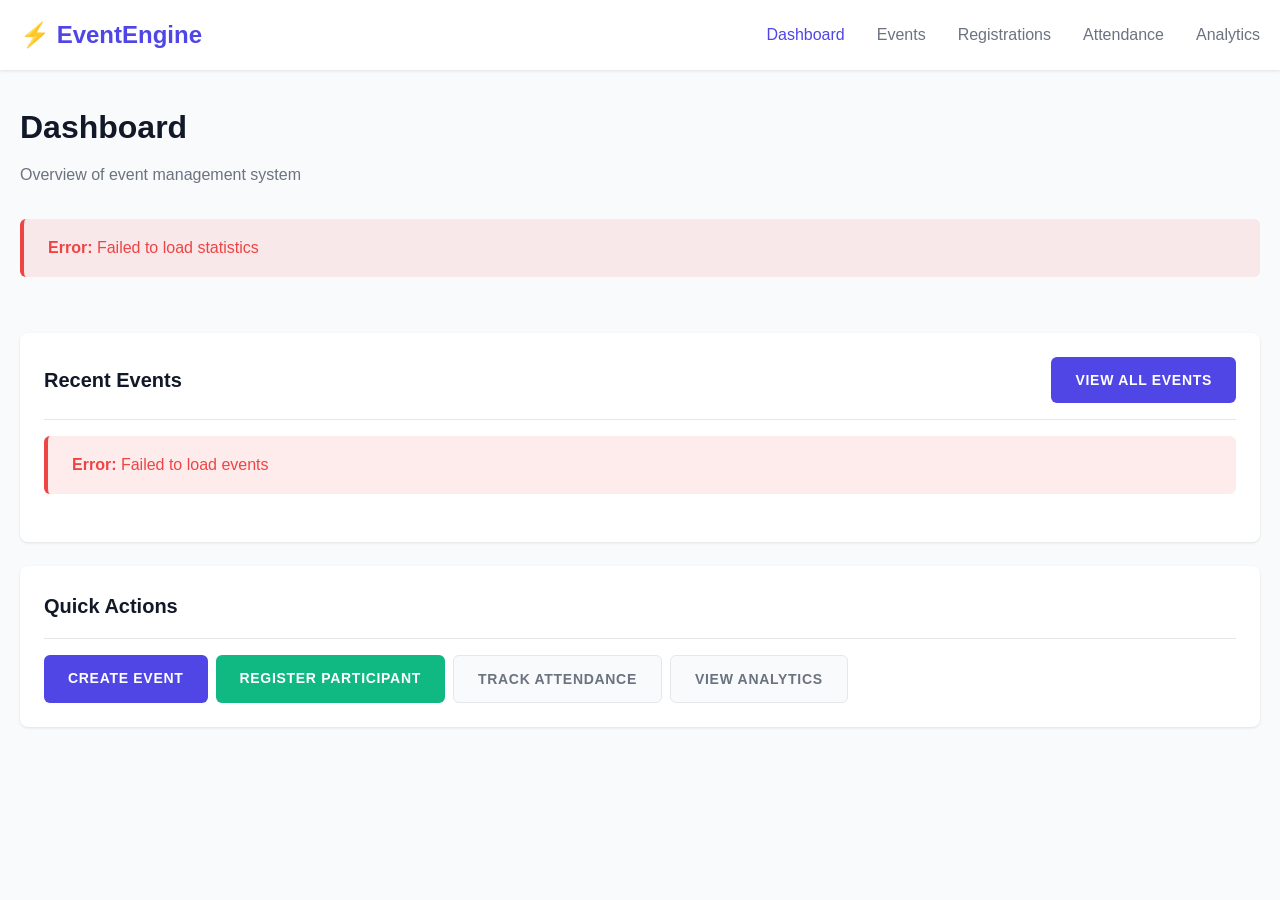
==== frontend/index.html @ 88d35588 "Initial commit: Event Lifecycle Agent" ====
<!DOCTYPE html>
<html lang="en">
<head>
    <meta charset="UTF-8">
    <meta name="viewport" content="width=device-width, initial-scale=1.0">
    <title>EventEngine - Dashboard</title>
    <link rel="stylesheet" href="/frontend/css/styles.css">
</head>
<body>
    <!-- Header -->
    <header class="header">
        <div class="container">
            <div class="header-content">
                <div class="logo">⚡ EventEngine</div>
                <nav class="nav">
                    <ul>
                        <li><a href="/frontend/index.html" class="active">Dashboard</a></li>
                        <li><a href="/frontend/events.html">Events</a></li>
                        <li><a href="/frontend/registrations.html">Registrations</a></li>
                        <li><a href="/frontend/attendance.html">Attendance</a></li>
                        <li><a href="/frontend/analytics.html">Analytics</a></li>
                    </ul>
                </nav>
            </div>
        </div>
    </header>

    <!-- Main Content -->
    <main class="main-content">
        <div class="container">
            <!-- Page Header -->
            <div class="page-header">
                <h1 class="page-title">Dashboard</h1>
                <p class="page-subtitle">Overview of event management system</p>
            </div>

            <!-- Stats Grid -->
            <div class="stats-grid" id="statsGrid">
                <div class="stat-card">
                    <div class="stat-label">Total Events</div>
                    <div class="stat-value" id="totalEvents">-</div>
                </div>
                <div class="stat-card success">
                    <div class="stat-label">Total Participants</div>
                    <div class="stat-value" id="totalParticipants">-</div>
                </div>
                <div class="stat-card warning">
                    <div class="stat-label">Attendance Rate</div>
                    <div class="stat-value" id="attendanceRate">-</div>
                </div>
                <div class="stat-card">
                    <div class="stat-label">Avg Engagement</div>
                    <div class="stat-value" id="avgEngagement">-</div>
                </div>
            </div>

            <!-- Recent Events -->
            <div class="card">
                <div class="card-header">
                    <h2 class="card-title">Recent Events</h2>
                    <a href="/frontend/events.html" class="btn btn-primary">View All Events</a>
                </div>
                <div class="card-body">
                    <div id="recentEvents">
                        <div class="loading">
                            <div class="spinner"></div>
                            <p>Loading events...</p>
                        </div>
                    </div>
                </div>
            </div>

            <!-- Quick Actions -->
            <div class="card">
                <div class="card-header">
                    <h2 class="card-title">Quick Actions</h2>
                </div>
                <div class="card-body">
                    <div class="btn-group">
                        <a href="/frontend/events.html#create" class="btn btn-primary">Create Event</a>
                        <a href="/frontend/registrations.html" class="btn btn-success">Register Participant</a>
                        <a href="/frontend/attendance.html" class="btn btn-secondary">Track Attendance</a>
                        <a href="/frontend/analytics.html" class="btn btn-secondary">View Analytics</a>
                    </div>
                </div>
            </div>
        </div>
    </main>

    <!-- Scripts -->
    <script src="/frontend/js/api.js"></script>
    <script>
        // Load dashboard data on page load
        document.addEventListener('DOMContentLoaded', async () => {
            await loadDashboardStats();
            await loadRecentEvents();
        });

        // Load dashboard statistics
        async function loadDashboardStats() {
            try {
                const response = await AnalyticsAPI.getDashboard(10);
                const dashboard = response.dashboard;

                document.getElementById('totalEvents').textContent = dashboard.total_events;
                document.getElementById('totalParticipants').textContent = dashboard.total_participants;
                document.getElementById('attendanceRate').textContent = `${dashboard.overall_attendance_rate}%`;
                document.getElementById('avgEngagement').textContent = dashboard.average_engagement.toFixed(1);
            } catch (error) {
                console.error('Failed to load dashboard stats:', error);
                Utils.showError('statsGrid', 'Failed to load statistics');
            }
        }

        // Load recent events
        async function loadRecentEvents() {
            try {
                const response = await EventsAPI.getAll(0, 5);
                const events = response.events;

                const container = document.getElementById('recentEvents');

                if (events.length === 0) {
                    container.innerHTML = '<p class="text-center">No events found. Create your first event!</p>';
                    return;
                }

                let html = '<div class="table-container"><table class="table"><thead><tr>';
                html += '<th>Event Name</th>';
                html += '<th>Type</th>';
                html += '<th>State</th>';
                html += '<th>Start Time</th>';
                html += '<th>Registered</th>';
                html += '<th>Actions</th>';
                html += '</tr></thead><tbody>';

                events.forEach(event => {
                    html += `<tr>`;
                    html += `<td><strong>${event.name}</strong></td>`;
                    html += `<td><span class="badge badge-info">${Utils.getEventTypeBadge(event.event_type)}</span></td>`;
                    html += `<td><span class="badge ${Utils.getStateBadgeClass(event.state)}">${event.state}</span></td>`;
                    html += `<td>${Utils.formatDateTime(event.start_time)}</td>`;
                    html += `<td>${event.stats.total_registered} / ${event.max_participants}</td>`;
                    html += `<td><a href="/frontend/events.html?id=${event.id}" class="btn btn-secondary" style="padding: 0.5rem 1rem;">View</a></td>`;
                    html += `</tr>`;
                });

                html += '</tbody></table></div>';
                container.innerHTML = html;
            } catch (error) {
                console.error('Failed to load recent events:', error);
                Utils.showError('recentEvents', 'Failed to load events');
            }
        }
    </script>
</body>
</html>
---- frontend/css/styles.css ----
/**
 * EventEngine Dashboard - Main Stylesheet
 * Modern, responsive design with clean UI
 */

/* ===== CSS VARIABLES ===== */
:root {
    --primary-color: #4F46E5;
    --primary-dark: #4338CA;
    --primary-light: #818CF8;
    --secondary-color: #10B981;
    --danger-color: #EF4444;
    --warning-color: #F59E0B;
    --info-color: #3B82F6;
    --bg-color: #F9FAFB;
    --card-bg: #FFFFFF;
    --text-primary: #111827;
    --text-secondary: #6B7280;
    --border-color: #E5E7EB;
    --shadow: 0 1px 3px rgba(0, 0, 0, 0.1);
    --shadow-lg: 0 10px 15px -3px rgba(0, 0, 0, 0.1);
}

/* ===== RESET & BASE ===== */
* {
    margin: 0;
    padding: 0;
    box-sizing: border-box;
}

body {
    font-family: 'Inter', 'Segoe UI', Tahoma, Geneva, Verdana, sans-serif;
    background-color: var(--bg-color);
    color: var(--text-primary);
    line-height: 1.6;
}

a {
    text-decoration: none;
    color: inherit;
}

/* ===== LAYOUT ===== */
.container {
    max-width: 1400px;
    margin: 0 auto;
    padding: 0 20px;
}

/* ===== HEADER ===== */
.header {
    background: var(--card-bg);
    box-shadow: var(--shadow);
    position: sticky;
    top: 0;
    z-index: 1000;
}

.header-content {
    display: flex;
    justify-content: space-between;
    align-items: center;
    padding: 1rem 0;
}

.logo {
    font-size: 1.5rem;
    font-weight: 700;
    color: var(--primary-color);
}

.nav ul {
    display: flex;
    list-style: none;
    gap: 2rem;
}

.nav a {
    color: var(--text-secondary);
    font-weight: 500;
    transition: color 0.2s;
}

.nav a:hover,
.nav a.active {
    color: var(--primary-color);
}

/* ===== MAIN CONTENT ===== */
.main-content {
    padding: 2rem 0;
}

.page-header {
    margin-bottom: 2rem;
}

.page-title {
    font-size: 2rem;
    font-weight: 700;
    margin-bottom: 0.5rem;
}

.page-subtitle {
    color: var(--text-secondary);
}

/* ===== CARDS ===== */
.card {
    background: var(--card-bg);
    border-radius: 8px;
    padding: 1.5rem;
    box-shadow: var(--shadow);
    margin-bottom: 1.5rem;
}

.card-header {
    display: flex;
    justify-content: space-between;
    align-items: center;
    margin-bottom: 1rem;
    padding-bottom: 1rem;
    border-bottom: 1px solid var(--border-color);
}

.card-title {
    font-size: 1.25rem;
    font-weight: 600;
}

.card-body {
    color: var(--text-secondary);
}

/* ===== STATS GRID ===== */
.stats-grid {
    display: grid;
    grid-template-columns: repeat(auto-fit, minmax(250px, 1fr));
    gap: 1.5rem;
    margin-bottom: 2rem;
}

.stat-card {
    background: var(--card-bg);
    border-radius: 8px;
    padding: 1.5rem;
    box-shadow: var(--shadow);
    border-left: 4px solid var(--primary-color);
}

.stat-card.success {
    border-left-color: var(--secondary-color);
}

.stat-card.warning {
    border-left-color: var(--warning-color);
}

.stat-card.danger {
    border-left-color: var(--danger-color);
}

.stat-label {
    font-size: 0.875rem;
    color: var(--text-secondary);
    text-transform: uppercase;
    letter-spacing: 0.05em;
    margin-bottom: 0.5rem;
}

.stat-value {
    font-size: 2rem;
    font-weight: 700;
    color: var(--text-primary);
}

.stat-change {
    font-size: 0.875rem;
    margin-top: 0.5rem;
}

.stat-change.positive {
    color: var(--secondary-color);
}

.stat-change.negative {
    color: var(--danger-color);
}

/* ===== BUTTONS ===== */
.btn {
    display: inline-block;
    padding: 0.75rem 1.5rem;
    font-size: 0.875rem;
    font-weight: 600;
    text-align: center;
    border: none;
    border-radius: 6px;
    cursor: pointer;
    transition: all 0.2s;
    text-transform: uppercase;
    letter-spacing: 0.05em;
}

.btn-primary {
    background: var(--primary-color);
    color: white;
}

.btn-primary:hover {
    background: var(--primary-dark);
    transform: translateY(-1px);
    box-shadow: var(--shadow-lg);
}

.btn-success {
    background: var(--secondary-color);
    color: white;
}

.btn-danger {
    background: var(--danger-color);
    color: white;
}

.btn-secondary {
    background: var(--bg-color);
    color: var(--text-secondary);
    border: 1px solid var(--border-color);
}

.btn:disabled {
    opacity: 0.5;
    cursor: not-allowed;
}

.btn-group {
    display: flex;
    gap: 0.5rem;
}

/* ===== FORMS ===== */
.form-group {
    margin-bottom: 1.5rem;
}

.form-label {
    display: block;
    font-weight: 600;
    margin-bottom: 0.5rem;
    color: var(--text-primary);
}

.form-input,
.form-select,
.form-textarea {
    width: 100%;
    padding: 0.75rem;
    border: 1px solid var(--border-color);
    border-radius: 6px;
    font-size: 1rem;
    font-family: inherit;
    transition: border-color 0.2s;
}

.form-input:focus,
.form-select:focus,
.form-textarea:focus {
    outline: none;
    border-color: var(--primary-color);
    box-shadow: 0 0 0 3px rgba(79, 70, 229, 0.1);
}

.form-textarea {
    resize: vertical;
    min-height: 100px;
}

.form-error {
    color: var(--danger-color);
    font-size: 0.875rem;
    margin-top: 0.25rem;
}

/* ===== TABLES ===== */
.table-container {
    overflow-x: auto;
}

.table {
    width: 100%;
    border-collapse: collapse;
}

.table thead {
    background: var(--bg-color);
}

.table th {
    text-align: left;
    padding: 1rem;
    font-weight: 600;
    color: var(--text-primary);
    border-bottom: 2px solid var(--border-color);
}

.table td {
    padding: 1rem;
    border-bottom: 1px solid var(--border-color);
}

.table tbody tr:hover {
    background: var(--bg-color);
}

/* ===== BADGES ===== */
.badge {
    display: inline-block;
    padding: 0.25rem 0.75rem;
    font-size: 0.75rem;
    font-weight: 600;
    border-radius: 12px;
    text-transform: uppercase;
    letter-spacing: 0.05em;
}

.badge-primary {
    background: rgba(79, 70, 229, 0.1);
    color: var(--primary-color);
}

.badge-success {
    background: rgba(16, 185, 129, 0.1);
    color: var(--secondary-color);
}

.badge-warning {
    background: rgba(245, 158, 11, 0.1);
    color: var(--warning-color);
}

.badge-danger {
    background: rgba(239, 68, 68, 0.1);
    color: var(--danger-color);
}

.badge-info {
    background: rgba(59, 130, 246, 0.1);
    color: var(--info-color);
}

/* ===== EVENT CARDS ===== */
.events-grid {
    display: grid;
    grid-template-columns: repeat(auto-fill, minmax(350px, 1fr));
    gap: 1.5rem;
}

.event-card {
    background: var(--card-bg);
    border-radius: 8px;
    padding: 1.5rem;
    box-shadow: var(--shadow);
    transition: transform 0.2s, box-shadow 0.2s;
    cursor: pointer;
}

.event-card:hover {
    transform: translateY(-2px);
    box-shadow: var(--shadow-lg);
}

.event-header {
    display: flex;
    justify-content: space-between;
    align-items: start;
    margin-bottom: 1rem;
}

.event-title {
    font-size: 1.25rem;
    font-weight: 600;
    margin-bottom: 0.5rem;
}

.event-meta {
    display: flex;
    flex-direction: column;
    gap: 0.5rem;
    margin-bottom: 1rem;
    color: var(--text-secondary);
    font-size: 0.875rem;
}

.event-meta-item {
    display: flex;
    align-items: center;
    gap: 0.5rem;
}

.event-stats {
    display: grid;
    grid-template-columns: repeat(3, 1fr);
    gap: 1rem;
    padding-top: 1rem;
    border-top: 1px solid var(--border-color);
}

.event-stat {
    text-align: center;
}

.event-stat-value {
    font-size: 1.25rem;
    font-weight: 700;
    color: var(--primary-color);
}

.event-stat-label {
    font-size: 0.75rem;
    color: var(--text-secondary);
}

/* ===== MODALS ===== */
.modal-overlay {
    display: none;
    position: fixed;
    top: 0;
    left: 0;
    right: 0;
    bottom: 0;
    background: rgba(0, 0, 0, 0.5);
    z-index: 2000;
    align-items: center;
    justify-content: center;
}

.modal-overlay.active {
    display: flex;
}

.modal {
    background: var(--card-bg);
    border-radius: 8px;
    max-width: 600px;
    width: 90%;
    max-height: 90vh;
    overflow-y: auto;
    box-shadow: var(--shadow-lg);
}

.modal-header {
    padding: 1.5rem;
    border-bottom: 1px solid var(--border-color);
    display: flex;
    justify-content: space-between;
    align-items: center;
}

.modal-title {
    font-size: 1.5rem;
    font-weight: 700;
}

.modal-close {
    background: none;
    border: none;
    font-size: 1.5rem;
    cursor: pointer;
    color: var(--text-secondary);
}

.modal-body {
    padding: 1.5rem;
}

.modal-footer {
    padding: 1.5rem;
    border-top: 1px solid var(--border-color);
    display: flex;
    justify-content: flex-end;
    gap: 1rem;
}

/* ===== LOADING & ALERTS ===== */
.loading {
    text-align: center;
    padding: 2rem;
    color: var(--text-secondary);
}

.spinner {
    border: 3px solid var(--border-color);
    border-top: 3px solid var(--primary-color);
    border-radius: 50%;
    width: 40px;
    height: 40px;
    animation: spin 1s linear infinite;
    margin: 0 auto 1rem;
}

@keyframes spin {
    0% { transform: rotate(0deg); }
    100% { transform: rotate(360deg); }
}

.alert {
    padding: 1rem 1.5rem;
    border-radius: 6px;
    margin-bottom: 1.5rem;
}

.alert-success {
    background: rgba(16, 185, 129, 0.1);
    color: var(--secondary-color);
    border-left: 4px solid var(--secondary-color);
}

.alert-error {
    background: rgba(239, 68, 68, 0.1);
    color: var(--danger-color);
    border-left: 4px solid var(--danger-color);
}

.alert-warning {
    background: rgba(245, 158, 11, 0.1);
    color: var(--warning-color);
    border-left: 4px solid var(--warning-color);
}

.alert-info {
    background: rgba(59, 130, 246, 0.1);
    color: var(--info-color);
    border-left: 4px solid var(--info-color);
}

/* ===== QR CODE ===== */
.qr-code-container {
    text-align: center;
    padding: 2rem;
}

.qr-code-container img {
    max-width: 300px;
    border: 2px solid var(--border-color);
    border-radius: 8px;
    padding: 1rem;
    background: white;
}

/* ===== CHARTS ===== */
.chart-container {
    position: relative;
    height: 400px;
    margin: 2rem 0;
}

/* ===== RESPONSIVE ===== */
@media (max-width: 768px) {
    .nav ul {
        flex-direction: column;
        gap: 1rem;
    }

    .stats-grid {
        grid-template-columns: 1fr;
    }

    .events-grid {
        grid-template-columns: 1fr;
    }

    .table-container {
        overflow-x: scroll;
    }

    .modal {
        width: 95%;
    }
}

/* ===== UTILITY CLASSES ===== */
.text-center { text-align: center; }
.text-right { text-align: right; }
.mt-1 { margin-top: 0.5rem; }
.mt-2 { margin-top: 1rem; }
.mt-3 { margin-top: 1.5rem; }
.mb-1 { margin-bottom: 0.5rem; }
.mb-2 { margin-bottom: 1rem; }
.mb-3 { margin-bottom: 1.5rem; }
.hidden { display: none; }
.flex { display: flex; }
.justify-between { justify-content: space-between; }
.align-center { align-items: center; }
.gap-1 { gap: 0.5rem; }
.gap-2 { gap: 1rem; }
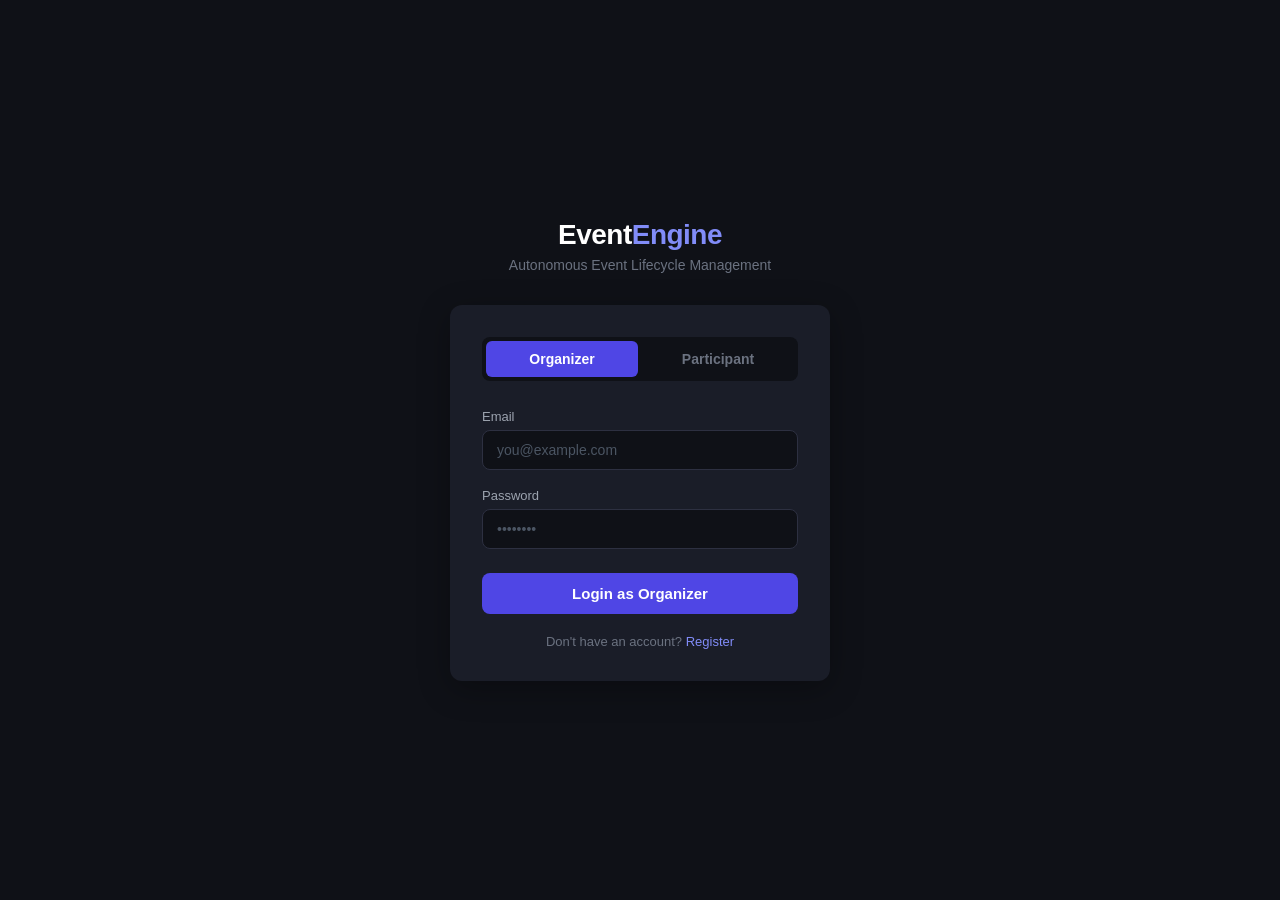
==== commit 8d832bcd: "New Changes: API+ AGENT server added" ====
--- a/frontend/index.html
+++ b/frontend/index.html
@@ -3,155 +3,21 @@
 <head>
     <meta charset="UTF-8">
     <meta name="viewport" content="width=device-width, initial-scale=1.0">
-    <title>EventEngine - Dashboard</title>
-    <link rel="stylesheet" href="/frontend/css/styles.css">
+    <title>EventEngine</title>
+    <script>
+        // Redirect to the appropriate dashboard based on auth state
+        (function() {
+            var token = localStorage.getItem('ee_token');
+            var role = localStorage.getItem('ee_role');
+            if (token && role === 'organizer') {
+                window.location.replace('/frontend/dashboard.html');
+            } else if (token && role === 'participant') {
+                window.location.replace('/frontend/participant.html');
+            } else {
+                window.location.replace('/frontend/login.html');
+            }
+        })();
+    </script>
 </head>
-<body>
-    <!-- Header -->
-    <header class="header">
-        <div class="container">
-            <div class="header-content">
-                <div class="logo">⚡ EventEngine</div>
-                <nav class="nav">
-                    <ul>
-                        <li><a href="/frontend/index.html" class="active">Dashboard</a></li>
-                        <li><a href="/frontend/events.html">Events</a></li>
-                        <li><a href="/frontend/registrations.html">Registrations</a></li>
-                        <li><a href="/frontend/attendance.html">Attendance</a></li>
-                        <li><a href="/frontend/analytics.html">Analytics</a></li>
-                    </ul>
-                </nav>
-            </div>
-        </div>
-    </header>
-
-    <!-- Main Content -->
-    <main class="main-content">
-        <div class="container">
-            <!-- Page Header -->
-            <div class="page-header">
-                <h1 class="page-title">Dashboard</h1>
-                <p class="page-subtitle">Overview of event management system</p>
-            </div>
-
-            <!-- Stats Grid -->
-            <div class="stats-grid" id="statsGrid">
-                <div class="stat-card">
-                    <div class="stat-label">Total Events</div>
-                    <div class="stat-value" id="totalEvents">-</div>
-                </div>
-                <div class="stat-card success">
-                    <div class="stat-label">Total Participants</div>
-                    <div class="stat-value" id="totalParticipants">-</div>
-                </div>
-                <div class="stat-card warning">
-                    <div class="stat-label">Attendance Rate</div>
-                    <div class="stat-value" id="attendanceRate">-</div>
-                </div>
-                <div class="stat-card">
-                    <div class="stat-label">Avg Engagement</div>
-                    <div class="stat-value" id="avgEngagement">-</div>
-                </div>
-            </div>
-
-            <!-- Recent Events -->
-            <div class="card">
-                <div class="card-header">
-                    <h2 class="card-title">Recent Events</h2>
-                    <a href="/frontend/events.html" class="btn btn-primary">View All Events</a>
-                </div>
-                <div class="card-body">
-                    <div id="recentEvents">
-                        <div class="loading">
-                            <div class="spinner"></div>
-                            <p>Loading events...</p>
-                        </div>
-                    </div>
-                </div>
-            </div>
-
-            <!-- Quick Actions -->
-            <div class="card">
-                <div class="card-header">
-                    <h2 class="card-title">Quick Actions</h2>
-                </div>
-                <div class="card-body">
-                    <div class="btn-group">
-                        <a href="/frontend/events.html#create" class="btn btn-primary">Create Event</a>
-                        <a href="/frontend/registrations.html" class="btn btn-success">Register Participant</a>
-                        <a href="/frontend/attendance.html" class="btn btn-secondary">Track Attendance</a>
-                        <a href="/frontend/analytics.html" class="btn btn-secondary">View Analytics</a>
-                    </div>
-                </div>
-            </div>
-        </div>
-    </main>
-
-    <!-- Scripts -->
-    <script src="/frontend/js/api.js"></script>
-    <script>
-        // Load dashboard data on page load
-        document.addEventListener('DOMContentLoaded', async () => {
-            await loadDashboardStats();
-            await loadRecentEvents();
-        });
-
-        // Load dashboard statistics
-        async function loadDashboardStats() {
-            try {
-                const response = await AnalyticsAPI.getDashboard(10);
-                const dashboard = response.dashboard;
-
-                document.getElementById('totalEvents').textContent = dashboard.total_events;
-                document.getElementById('totalParticipants').textContent = dashboard.total_participants;
-                document.getElementById('attendanceRate').textContent = `${dashboard.overall_attendance_rate}%`;
-                document.getElementById('avgEngagement').textContent = dashboard.average_engagement.toFixed(1);
-            } catch (error) {
-                console.error('Failed to load dashboard stats:', error);
-                Utils.showError('statsGrid', 'Failed to load statistics');
-            }
-        }
-
-        // Load recent events
-        async function loadRecentEvents() {
-            try {
-                const response = await EventsAPI.getAll(0, 5);
-                const events = response.events;
-
-                const container = document.getElementById('recentEvents');
-
-                if (events.length === 0) {
-                    container.innerHTML = '<p class="text-center">No events found. Create your first event!</p>';
-                    return;
-                }
-
-                let html = '<div class="table-container"><table class="table"><thead><tr>';
-                html += '<th>Event Name</th>';
-                html += '<th>Type</th>';
-                html += '<th>State</th>';
-                html += '<th>Start Time</th>';
-                html += '<th>Registered</th>';
-                html += '<th>Actions</th>';
-                html += '</tr></thead><tbody>';
-
-                events.forEach(event => {
-                    html += `<tr>`;
-                    html += `<td><strong>${event.name}</strong></td>`;
-                    html += `<td><span class="badge badge-info">${Utils.getEventTypeBadge(event.event_type)}</span></td>`;
-                    html += `<td><span class="badge ${Utils.getStateBadgeClass(event.state)}">${event.state}</span></td>`;
-                    html += `<td>${Utils.formatDateTime(event.start_time)}</td>`;
-                    html += `<td>${event.stats.total_registered} / ${event.max_participants}</td>`;
-                    html += `<td><a href="/frontend/events.html?id=${event.id}" class="btn btn-secondary" style="padding: 0.5rem 1rem;">View</a></td>`;
-                    html += `</tr>`;
-                });
-
-                html += '</tbody></table></div>';
-                container.innerHTML = html;
-            } catch (error) {
-                console.error('Failed to load recent events:', error);
-                Utils.showError('recentEvents', 'Failed to load events');
-            }
-        }
-    </script>
 </body>
 </html>
